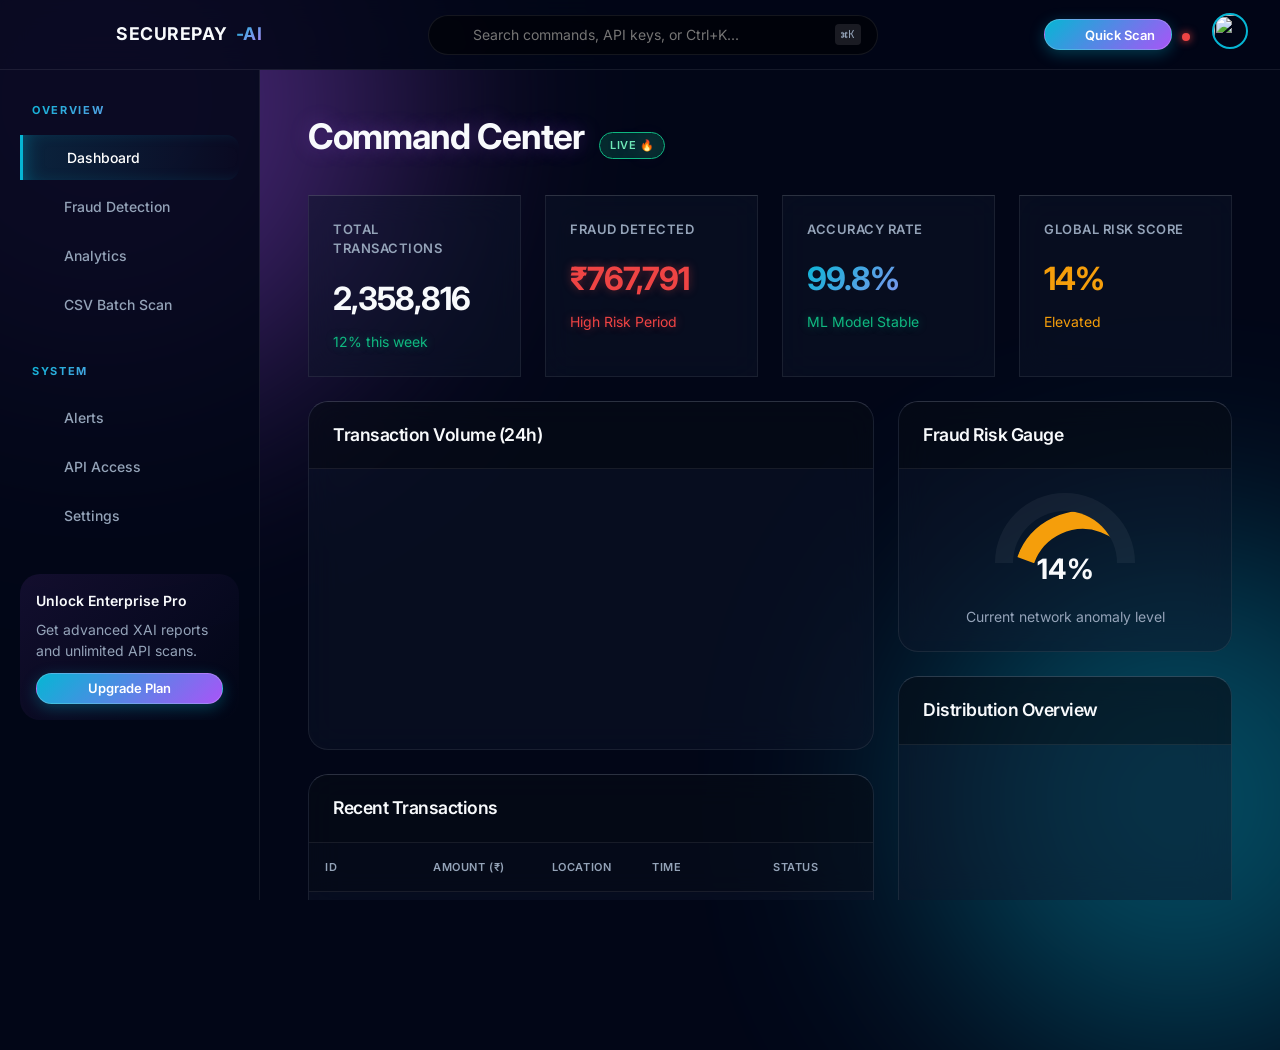
==== frontend/index.html @ 696d2b50 "🚀 FINAL RELEASE: SecurePay-AI Full-Stack Platform with FastAPI & ML Logic" ====
<!DOCTYPE html>
<html lang="en">
<head>
    <meta charset="UTF-8">
    <meta name="viewport" content="width=device-width, initial-scale=1.0">
    <title>SecurePay-AI | Enterprise Fraud Defense</title>
    <!-- Fonts -->
    <link rel="preconnect" href="https://fonts.googleapis.com">
    <link href="https://fonts.googleapis.com/css2?family=Inter:wght@400;500;600;700&family=JetBrains+Mono:wght@400;500&display=swap" rel="stylesheet">
    <!-- Icons -->
    <script src="https://unpkg.com/lucide@latest"></script>
    <script src="https://cdn.jsdelivr.net/npm/chart.js"></script>
    
    <!-- Modular CSS -->
    <link rel="stylesheet" href="css/base.css">
    <link rel="stylesheet" href="css/layout.css">
    <link rel="stylesheet" href="css/components.css">
    <link rel="stylesheet" href="css/views.css">
    <link rel="stylesheet" href="css/animations.css">
</head>
<body class="dark-app">

    <div class="bg-orb orb-primary"></div>
    <div class="bg-orb orb-secondary"></div>

    <!-- Modal Placeholders -->
    <div id="auth-modal" class="auth-modal hidden"></div>
    <div id="quick-scan-modal" class="auth-modal hidden" style="backdrop-filter: blur(10px); z-index: 100;"></div>
    <div id="complete-profile-modal" class="auth-modal hidden" style="backdrop-filter: blur(20px); z-index: 200;"></div>

    <!-- Main SaaS App Shell -->
    <div id="app-screen" class="app-screen">
        <!-- Topnav Placeholder -->
        <nav class="top-nav" id="navbar"></nav>

        <div class="app-body">
            <!-- Sidebar Placeholder -->
            <aside class="sidebar" id="sidebar"></aside>

            <!-- Main Content Area with View Placeholder -->
            <main class="content-area" id="view-content"></main>
        </div>
    </div>
    
    <!-- External SDKs -->
    <script src="https://www.gstatic.com/firebasejs/9.22.2/firebase-app-compat.js"></script>
    <script src="https://www.gstatic.com/firebasejs/9.22.2/firebase-auth-compat.js"></script>
    
    <!-- Modular Scripts -->
    <script src="js/auth.js"></script>
    <script src="js/ui.js"></script>
    <script src="js/charts.js"></script>
    <script src="js/dashboard.js"></script>
    <script src="js/scanner.js"></script>
    <script src="js/csv-handler.js"></script>
    <script src="js/main.js"></script>
</body>
</html>
---- frontend/css/base.css ----
/* css/base.css - Design Tokens, Resets, and Global Typography */
:root {
    /* Deep Fintech Dark Theme */
    --bg-page: #020617; 
    --bg-panel: rgba(15, 23, 42, 0.45);
    --bg-nav: rgba(2, 6, 23, 0.85);
    
    --border-light: rgba(126, 34, 206, 0.25);
    --border-subtle: rgba(255, 255, 255, 0.08);
    
    --text-primary: #f8fafc;
    --text-secondary: #94a3b8;
    
    /* Neon Accents: Purple & Cyan */
    --brand-primary: #a855f7; 
    --brand-primary-light: #c084fc;
    --brand-cyan: #06b6d4; 
    
    --brand-danger: #ef4444;
    --brand-success: #10b981;
    --brand-warning: #f59e0b;
    
    /* Typography */
    --font-sans: 'Inter', -apple-system, sans-serif;
    --font-mono: 'JetBrains Mono', monospace;
    
    /* Shadows & Radii */
    --shadow-float: 0 15px 50px -10px rgba(0,0,0,0.8), 0 0 30px rgba(126, 34, 206, 0.15);
    --shadow-neon: 0 0 20px rgba(168, 85, 247, 0.3);
    --radius-sm: 8px;
    --radius-md: 12px;
    --radius-lg: 20px;
}

* { margin: 0; padding: 0; box-sizing: border-box; }

body {
    background-color: var(--bg-page);
    color: var(--text-primary);
    font-family: var(--font-sans);
    line-height: 1.5;
    -webkit-font-smoothing: antialiased;
    height: 100vh;
    overflow: hidden;
    font-size: 14px;
}

a { color: inherit; text-decoration: none; }
button { background: none; border: none; font-family: inherit; cursor: pointer; color: inherit; }
input, textarea, select { font-family: inherit; }

/* Global Utilities */
.text-primary { color: var(--text-primary); }
.text-secondary { color: var(--text-secondary); }
.text-danger { color: var(--brand-danger); text-shadow: 0 0 10px rgba(239,68,68,0.4); }
.text-success { color: var(--brand-success); text-shadow: 0 0 10px rgba(16,185,129,0.4); }
.text-warning { color: var(--brand-warning); }
.font-medium { font-weight: 500; }
.font-semibold { font-weight: 600; }
.font-mono { font-family: var(--font-mono); }
.tracking-wider { letter-spacing: 0.05em; }
.uppercase { text-transform: uppercase; }

.flex { display: flex; }
.flex-col { display: flex; flex-direction: column; }
.items-center { align-items: center; }
.justify-between { justify-content: space-between; }
.gap-3 { gap: 0.75rem; }
.gap-4 { gap: 1rem; }
.gap-6 { gap: 1.5rem; }

.mt-1 { margin-top: 0.25rem; }
.mt-2 { margin-top: 0.5rem; }
.mt-3 { margin-top: 0.75rem; }
.mt-4 { margin-top: 1rem; }
.mt-6 { margin-top: 1.5rem; }
.mb-2 { margin-bottom: 0.5rem; }
.mb-3 { margin-bottom: 0.75rem; }
.mb-4 { margin-bottom: 1rem; }
.mb-8 { margin-bottom: 2rem; }
.mr-2 { margin-right: 0.5rem; }
.ml-1 { margin-left: 0.25rem; }
.ml-2 { margin-left: 0.5rem; }
.ml-auto { margin-left: auto; }
.w-full { width: 100%; }
.text-center { text-align: center; }
.p-4 { padding: 1rem; }
.p-6 { padding: 1.5rem; }
.p-10 { padding: 2.5rem; }
.relative { position: relative; }
.absolute { position: absolute; }
.hidden { display: none !important; }
.block { display: block; }
.mx-auto { margin-left: auto; margin-right: auto; }
.rounded-lg { border-radius: var(--radius-sm); }
.border-subtle { border: 1px solid var(--border-subtle); }
.cursor-pointer { cursor: pointer; }

/* Neon Accents */
.text-neon {
    background: linear-gradient(135deg, var(--brand-cyan), var(--brand-primary-light));
    -webkit-background-clip: text;
    background-clip: text;
    -webkit-text-fill-color: transparent;
    font-weight: 700;
}
.hover-neon:hover {
    color: var(--brand-cyan);
    filter: drop-shadow(0 0 8px var(--brand-cyan));
}
---- frontend/css/layout.css ----
/* css/layout.css - Main App Structure, TopNav, and Sidebar */

/* Main App Layout */
.app-screen { display: flex; flex-direction: column; height: 100%; transition: filter 0.3s; }
.app-screen.blurred { filter: blur(10px) brightness(0.7); pointer-events: none; }

/* Top Navigation */
.top-nav {
    height: 70px; border-bottom: 1px solid var(--border-subtle); background: var(--bg-nav); backdrop-filter: blur(12px); 
    padding: 0 2rem; display: flex; align-items: center; justify-content: space-between; flex-shrink: 0; z-index: 20;
}
.nav-left { display: flex; align-items: center; gap: 1rem; font-size: 15px; }
.nav-brand { display: flex; align-items: center; gap: 0.5rem; font-weight: 700; font-size: 1.1rem; letter-spacing: 0.5px; text-transform: uppercase; }

.nav-center { flex: 1; display: flex; justify-content: center; }
.global-search {
    display: flex; align-items: center; background: rgba(0,0,0,0.5); border: 1px solid var(--border-subtle);
    border-radius: var(--radius-lg); padding: 0 1rem; width: 450px; height: 40px; transition: all 0.3s;
}
.global-search:focus-within { border-color: var(--brand-cyan); box-shadow: 0 0 15px rgba(6,182,212,0.2); }
.global-search input { flex: 1; background: transparent; border: none; outline: none; color: var(--text-primary); padding: 0 0.75rem; font-size: 14px; }
.search-kbd { background: rgba(255,255,255,0.1); padding: 2px 6px; border-radius: 4px; font-size: 11px; font-family: var(--font-mono); color: var(--text-secondary); }

.nav-right { display: flex; align-items: center; gap: 1rem; }
.bell-btn .dot-red { position: absolute; top: -2px; right: -2px; width: 8px; height: 8px; background: var(--brand-danger); border-radius: 50%; box-shadow: 0 0 8px var(--brand-danger); }
.user-avatar { width: 36px; height: 36px; border-radius: 50%; cursor: pointer; border: 2px solid var(--brand-cyan); transition: transform 0.2s; }
.user-avatar:hover { transform: scale(1.05); }

/* Sidebar */
.app-body { display: flex; flex: 1; overflow: hidden; }
.sidebar {
    width: 260px; border-right: 1px solid var(--border-subtle); background: var(--bg-nav); padding: 2rem 1.25rem;
    display: flex; flex-direction: column; overflow-y: auto; flex-shrink: 0; z-index: 5; transition: width 0.3s cubic-bezier(0.4, 0, 0.2, 1);
}
.sidebar.closed { width: 80px; padding: 2rem 0.5rem; }
.sidebar.closed .label-text, 
.sidebar.closed .link-text, 
.sidebar.closed .lock-icon, 
.sidebar.closed .promo-container { display: none; }
.sidebar.closed .side-link { justify-content: center; padding: 0.75rem 0; text-align: center; }
.sidebar.closed .sidebar-label { text-align: center; padding-left: 0; }
.sidebar.closed .side-link i { margin: 0; }
.sidebar.closed .side-link.active { border-radius: 12px; border-left: none; }
.sidebar-group { margin-bottom: 2rem; }
.sidebar-label { font-size: 11px; text-transform: uppercase; letter-spacing: 0.15em; font-weight: 700; margin-bottom: 1rem; padding-left: 0.75rem; color: var(--brand-primary-light); }
.side-link {
    display: flex; align-items: center; gap: 1rem; padding: 0.75rem; border-radius: var(--radius-md); color: var(--text-secondary);
    font-size: 14px; font-weight: 500; transition: all 0.3s; margin-bottom: 0.25rem; cursor: pointer;
}
.side-link:hover { background: rgba(255,255,255,0.05); color: var(--brand-cyan); transform: translateX(6px); text-shadow: 0 0 12px rgba(6,182,212,0.6); }
.side-link.active { background: linear-gradient(90deg, rgba(6,182,212,0.15), transparent); color: white; border-left: 3px solid var(--brand-cyan); border-radius: 0 12px 12px 0; box-shadow: inset 10px 0 20px -10px rgba(6,182,212,0.4); }
.side-link.active i { color: var(--brand-cyan); filter: drop-shadow(0 0 10px var(--brand-cyan)); }

/* Main Content Area */
.content-area { flex: 1; overflow-y: auto; padding: 2.5rem 3rem; scroll-behavior: smooth; }
.view-header { display: flex; justify-content: space-between; align-items: flex-end; margin-bottom: 2rem; }
.view-header h1 { font-size: 2.2rem; font-weight: 700; letter-spacing: -1px; text-shadow: 0 0 20px rgba(168,85,247,0.3); }

/* Responsive Media Queries */
@media (max-width: 768px) {
    .sidebar { position: fixed; left: -260px; z-index: 100; height: 100%; transition: left 0.3s; }
    .sidebar.open { left: 0; }
    .content-area { padding: 1.5rem; }
    .nav-center { display: none; }
}
---- frontend/css/components.css ----
/* css/components.css - Reusable UI Components */

/* Glassmorphism */
.glass-panel {
    background: var(--bg-panel);
    backdrop-filter: blur(16px);
    -webkit-backdrop-filter: blur(16px);
    border: 1px solid var(--border-subtle);
    border-top: 1px solid rgba(255,255,255,0.15);
}
.blur-bg { backdrop-filter: blur(12px); background: rgba(0,0,0,0.3); }

/* Buttons */
.btn-primary {
    background: linear-gradient(135deg, var(--brand-cyan), var(--brand-primary));
    color: white; padding: 0.6rem 1.25rem; border-radius: 30px; font-weight: 600;
    display: inline-flex; align-items: center; justify-content: center;
    transition: all 0.3s cubic-bezier(0.4, 0, 0.2, 1);
    box-shadow: 0 4px 15px rgba(6, 182, 212, 0.3); border: 1px solid rgba(255,255,255,0.2);
}
.btn-primary:hover { box-shadow: 0 6px 25px rgba(168, 85, 247, 0.6); transform: translateY(-2px); border-color: rgba(255,255,255,0.4); }
.btn-outline {
    background-color: rgba(255,255,255,0.02); color: var(--text-primary);
    border: 1px solid var(--border-light); padding: 0.6rem 1.25rem;
    border-radius: 30px; font-weight: 500; display: inline-flex; align-items: center; justify-content: center;
    transition: all 0.3s;
}
.btn-outline:hover { background-color: rgba(255,255,255,0.1); border-color: var(--brand-primary-light); box-shadow: inset 0 0 15px rgba(168,85,247,0.2); }
.btn-sm { padding: 0.4rem 1rem; font-size: 13px; }
.btn-icon { padding: 0.5rem; border-radius: 50%; color: var(--text-secondary); transition: all 0.2s; display: inline-flex; }
.btn-icon:hover { background-color: rgba(255,255,255,0.1); color: var(--text-primary); }

/* Badges */
.badge { display: inline-block; padding: 4px 10px; border-radius: 20px; font-size: 11px; font-weight: 600; text-transform: uppercase; letter-spacing: 0.5px; }
.badge-danger { background: rgba(239, 68, 68, 0.2); color: #fca5a5; border: 1px solid var(--brand-danger); }
.badge-warning { background: rgba(245, 158, 11, 0.2); color: #fcd34d; border: 1px solid var(--brand-warning); }
.badge-success { background: rgba(16, 185, 129, 0.2); color: #6ee7b7; border: 1px solid var(--brand-success); }

/* Authentication Modals */
.auth-modal {
    position: fixed; inset: 0; z-index: 100;
    background: rgba(2, 6, 23, 0.6); backdrop-filter: blur(15px);
    display: flex; align-items: center; justify-content: center;
    opacity: 1; transition: opacity 0.3s ease;
}
.auth-modal.hidden { display: none !important; opacity: 0; }
.auth-card {
    width: 100%; max-width: 440px; background: rgba(15, 23, 42, 0.7);
    backdrop-filter: blur(24px); border: 1px solid var(--border-light);
    border-top: 1px solid rgba(255,255,255,0.2); box-shadow: var(--shadow-float);
    border-radius: var(--radius-lg); padding: 3rem; position: relative; overflow: hidden;
}
.auth-card-top { text-align: center; margin-bottom: 2rem; }
.logo-box { width: 70px; height: 70px; background: rgba(0,0,0,0.5); border: 1px solid var(--brand-primary-light); border-radius: 20px; margin: 0 auto 1.5rem auto; display: flex; align-items: center; justify-content: center; box-shadow: inset 0 0 20px rgba(168,85,247,0.3); }
.auth-card-top h2 { font-size: 1.5rem; font-weight: 700; margin-bottom: 0.5rem; letter-spacing: -0.5px; }

/* Forms */
.input-set { margin-bottom: 1.25rem; text-align: left; }
.input-set label { display: block; font-size: 13px; font-weight: 500; color: var(--text-secondary); margin-bottom: 0.4rem; }
.input-set input {
    width: 100%; padding: 0.75rem 1rem; background: rgba(0,0,0,0.4); border: 1px solid var(--border-subtle);
    border-radius: var(--radius-sm); color: var(--text-primary); transition: all 0.3s; font-size: 14px;
}
.input-set input:focus { outline: none; border-color: var(--brand-primary-light); box-shadow: 0 0 15px rgba(168,85,247,0.3); background: rgba(0,0,0,0.6); }

.auth-tabs { display: flex; background: rgba(0,0,0,0.4); padding: 4px; border-radius: var(--radius-sm); margin-top: 1.5rem; }
.auth-tab { flex: 1; padding: 0.5rem 0; font-size: 13px; font-weight: 600; color: var(--text-secondary); border-radius: var(--radius-sm); transition: all 0.3s; text-align: center; }
.auth-tab.active { background: var(--brand-primary); color: white; box-shadow: 0 0 15px rgba(168,85,247,0.4); }

.auth-alert { padding: 0.75rem; border-radius: var(--radius-sm); font-size: 13px; text-align: center; margin-bottom: 1.5rem; font-weight: 500; }
.auth-alert.error { background: rgba(239, 68, 68, 0.15); color: #fca5a5; border: 1px solid var(--brand-danger); }
.auth-alert.success { background: rgba(16, 185, 129, 0.15); color: #6ee7b7; border: 1px solid var(--brand-success); }
.btn-close-modal { position: absolute; top: 1rem; right: 1rem; }

/* Profile Dropdown */
.profile-wrap .profile-dropdown {
    position: absolute; top: 50px; right: 0; background: rgba(15,23,42,0.9); border: 1px solid var(--border-light); 
    border-radius: var(--radius-md); padding: 0.5rem; min-width: 180px; backdrop-filter: blur(20px);
    box-shadow: 0 10px 40px rgba(0,0,0,0.5); transform-origin: top right; transition: all 0.2s;
    opacity: 0; pointer-events: none; transform: scale(0.95);
}
.profile-dropdown.open { opacity: 1; pointer-events: auto; transform: scale(1); }
.profile-dropdown a { display: flex; align-items: center; gap: 0.5rem; padding: 0.6rem 0.75rem; border-radius: var(--radius-sm); font-size: 13px; color: var(--text-primary); transition: all 0.2s; }
.profile-dropdown a:hover { background: rgba(255,255,255,0.1); color: var(--brand-cyan); }
.profile-dropdown hr { border: none; border-top: 1px solid var(--border-subtle); margin: 0.5rem 0; }

/* Promotion Card */
.promo-card { background: linear-gradient(135deg, rgba(168,85,247,0.1), transparent); border-color: var(--border-light); }

/* Icons */
.icon-xs { width: 14px; height: 14px; }
.icon-sm { width: 16px; height: 16px; }
.icon-md { width: 20px; height: 20px; }
.icon-lg { width: 48px; height: 48px; stroke-width: 1.5; }
.icon-brand { width: 36px; height: 36px; color: var(--brand-primary-light); filter: drop-shadow(0 0 8px var(--brand-primary)); }
.icon-brand-sm { width: 24px; height: 24px; color: var(--brand-cyan); }
---- frontend/css/views.css ----
/* css/views.css - Dashboard Grid, Charts, Tables, and Pricing Views */

/* Dashboard Grid Layouts */
.metrics-row.layout-4 { display: grid; grid-template-columns: repeat(4, 1fr); gap: 1.5rem; }
.dash-grid.layout-2-1 { display: grid; grid-template-columns: 2fr 1fr; gap: 1.5rem; }
.dash-grid.layout-1-1 { display: grid; grid-template-columns: 1fr 1fr; gap: 1.5rem; }

.panel-card { border-radius: var(--radius-lg); overflow: hidden; transition: transform 0.3s cubic-bezier(0.4, 0, 0.2, 1), box-shadow 0.3s, border-color 0.3s; }
.panel-card:hover { transform: scale(1.02); box-shadow: 0 8px 30px rgba(6, 182, 212, 0.15); border-color: rgba(6, 182, 212, 0.4); z-index: 2; }
.panel-header { padding: 1.25rem 1.5rem; display: flex; justify-content: space-between; align-items: center; background: rgba(0,0,0,0.3); border-bottom: 1px solid var(--border-subtle); }
.panel-title { font-size: 1.1rem; font-weight: 600; letter-spacing: -0.5px; }

.metric-card { 
    padding: 1.5rem; transition: transform 0.4s cubic-bezier(0.34, 1.56, 0.64, 1), box-shadow 0.4s ease, border-color 0.4s ease;
    position: relative; z-index: 1;
}
.metric-card:hover { transform: scale(1.04); box-shadow: 0 15px 45px rgba(6,182,212,0.25); border-color: var(--brand-cyan); z-index: 10; }
.m-card-top { display: flex; justify-content: space-between; align-items: center; margin-bottom: 1rem; }
.m-label { font-size: 13px; color: var(--text-secondary); font-weight: 600; text-transform: uppercase; letter-spacing: 0.5px; }
.m-value { font-size: 2rem; font-weight: 700; margin-bottom: 0.5rem; letter-spacing: -1px; }

/* AI Insights & Real Time Alerts */
.ai-insights { background: linear-gradient(145deg, rgba(168, 85, 247, 0.1), transparent); border: 1px solid var(--border-light); }

.live-alerts { max-height: 480px; overflow-y: auto; display: flex; flex-direction: column; gap: 0.75rem; }
.alert-item { background: rgba(0,0,0,0.4); padding: 1rem; border-radius: var(--radius-md); border-left: 3px solid var(--brand-warning); animation: slideInX 0.4s ease-out; border-top: 1px solid var(--border-subtle); border-right: 1px solid var(--border-subtle); border-bottom: 1px solid var(--border-subtle); }
.alert-item.critical { border-left-color: var(--brand-danger); background: linear-gradient(90deg, rgba(239,68,68,0.1), transparent); }
.alert-item-header { display: flex; justify-content: space-between; font-size: 12px; margin-bottom: 0.5rem; color: var(--text-secondary); }
.alert-title { font-weight: 600; color: var(--text-primary); font-size: 13px; }

/* Risk Gauge */
.gauge-container { display: flex; flex-direction: column; align-items: center; justify-content: center; }
.gauge-arc { width: 140px; height: 70px; border-top-left-radius: 140px; border-top-right-radius: 140px; border: 18px solid rgba(255,255,255,0.05); border-bottom: 0; position: relative; overflow: hidden; }
.gauge-fill { position: absolute; top: 0; left: 0; width: 140px; height: 140px; border-radius: 50%; border: 18px solid var(--brand-warning); clip-path: polygon(0 0, 100% 0, 100% 50%, 0 50%); transform: rotate(20deg); transition: transform 1s cubic-bezier(0.4, 0, 0.2, 1); }
.gauge-fill.high-risk { border-color: var(--brand-danger); box-shadow: 0 0 20px var(--brand-danger); }
.gauge-fill.low-risk { border-color: var(--brand-success); }
.gauge-val { font-size: 28px; font-weight: 700; margin-top: -15px; }

/* Table Styles */
.table-wrap { overflow-x: auto; }
.txn-table { border-collapse: collapse; font-size: 13px; width: 100%; }
.txn-table th { padding: 1rem; color: var(--text-secondary); font-weight: 600; font-size: 11px; text-transform: uppercase; letter-spacing: 0.05em; border-bottom: 1px solid var(--border-subtle); background: rgba(0,0,0,0.2); text-align: left; }
.txn-table td { padding: 1rem; border-bottom: 1px solid rgba(255,255,255,0.03); font-weight: 500; }
.txn-table tr:hover td { background: rgba(255,255,255,0.02); }

/* Usage & Pricing */
.usage-bar-wrap { height: 8px; background: rgba(255,255,255,0.1); border-radius: 4px; overflow: hidden; }
.usage-bar-fill { height: 100%; background: linear-gradient(90deg, var(--brand-cyan), var(--brand-primary)); transition: width 1s ease; }

.pricing-grid { display: grid; grid-template-columns: repeat(3, 1fr); gap: 2rem; }
.price-card { background: rgba(0,0,0,0.4); border: 1px solid var(--border-subtle); border-radius: var(--radius-lg); padding: 2.5rem; text-align: center; }
.price-card.pro { border-color: var(--brand-primary); box-shadow: 0 0 30px rgba(168,85,247,0.15); transform: scale(1.05); }
.price-amt { font-size: 2.8rem; font-weight: 700; margin: 1rem 0; color: var(--text-primary); }
.price-card ul { list-style: none; text-align: left; }
.price-card li { margin-bottom: 1rem; font-size: 14px; display: flex; align-items: center; gap: 0.75rem; color: var(--text-primary); }

@media (max-width: 1200px) {
    .metrics-row.layout-4 { grid-template-columns: repeat(2, 1fr); }
    .dash-grid.layout-2-1 { grid-template-columns: 1fr; }
}
@media (max-width: 1024px) {
    .pricing-grid { grid-template-columns: 1fr; }
    .price-card.pro { transform: scale(1); }
    .dash-grid.layout-1-1 { grid-template-columns: 1fr; }
}
---- frontend/css/animations.css ----
/* css/animations.css - Keyframes and Animation Utilities */

@keyframes drift { 0% { transform: translate(0,0); } 100% { transform: translate(80px, 40px); } }
@keyframes pulse { 0% { opacity: 0.6; } 50% { opacity: 1; filter: drop-shadow(0 0 10px var(--brand-primary)); } 100% { opacity: 0.6; } }
@keyframes spin { 100% { transform: rotate(360deg); } }
@keyframes slideInX { from { opacity: 0; transform: translateX(20px); } to { opacity: 1; transform: translateX(0); } }

.animate-pulse { animation: pulse 2s infinite ease-in-out; }
.animate-spin { animation: spin 1s linear infinite; }

/* Background Glowing Orbs */
.bg-orb {
    position: absolute; border-radius: 50%; filter: blur(120px);
    z-index: -1; pointer-events: none; opacity: 0.4;
}
.orb-primary { 
    width: 600px; height: 600px; background: var(--brand-primary); 
    top: -200px; left: -200px; animation: drift 15s infinite alternate ease-in-out; 
}
.orb-secondary { 
    width: 500px; height: 500px; background: var(--brand-cyan); 
    bottom: -150px; right: -150px; animation: drift 20s infinite alternate-reverse ease-in-out; 
}
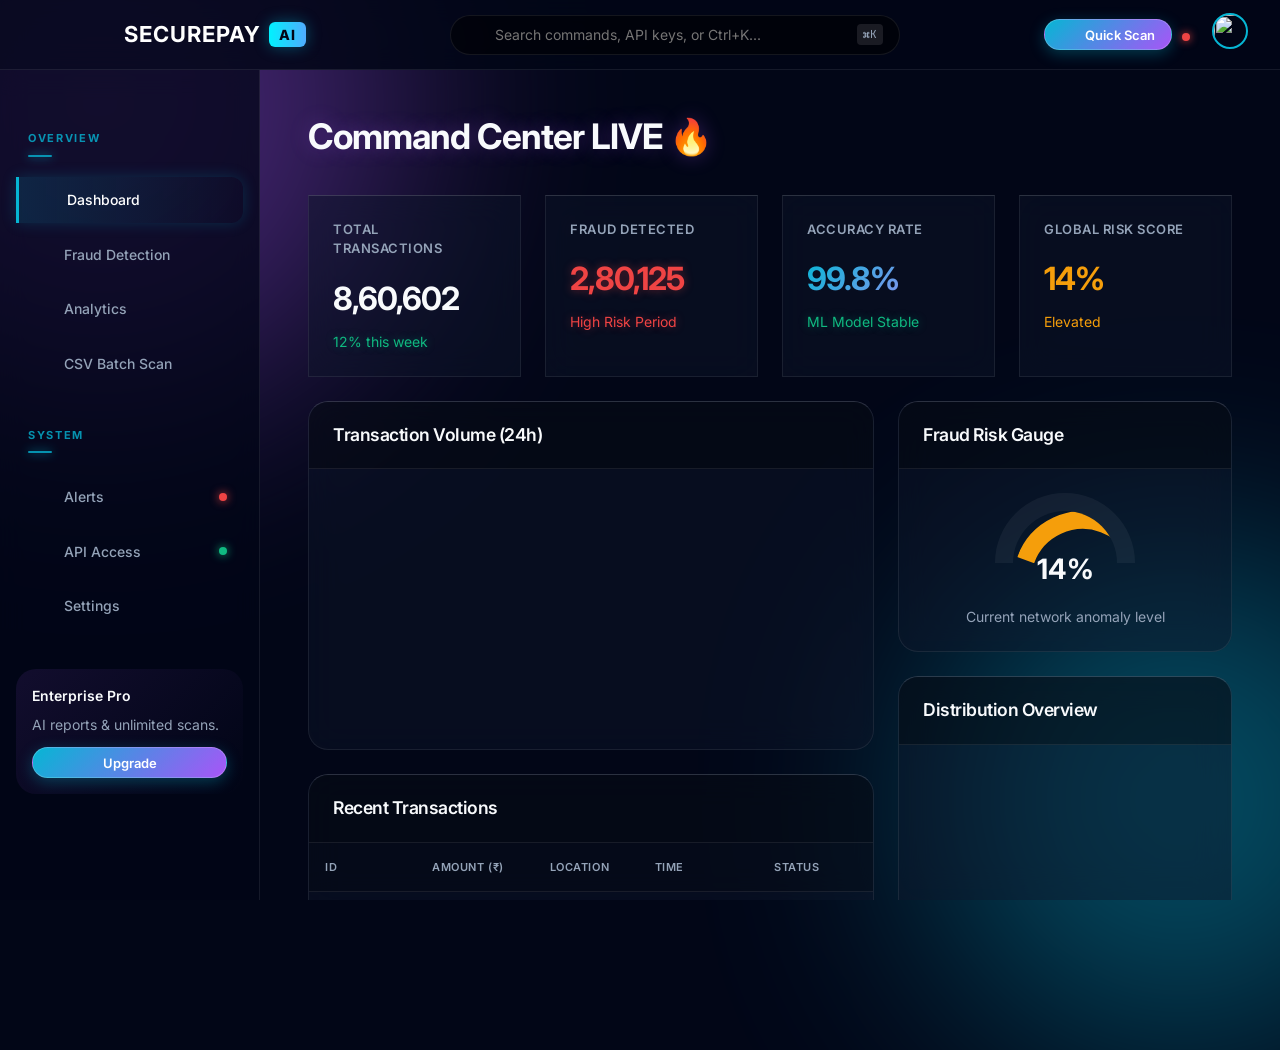
==== commit 351bb8b3: "Refined UI elements, sidebar, and alerts functionality" ====
--- a/frontend/index.html
+++ b/frontend/index.html
@@ -17,6 +17,8 @@
     <link rel="stylesheet" href="css/components.css">
     <link rel="stylesheet" href="css/views.css">
     <link rel="stylesheet" href="css/animations.css">
+    <link rel="stylesheet" href="css/profile.css?v=2.0">
+    <link rel="stylesheet" href="css/settings.css?v=1.1">
 </head>
 <body class="dark-app">
 
@@ -53,6 +55,7 @@
     <script src="js/dashboard.js"></script>
     <script src="js/scanner.js"></script>
     <script src="js/csv-handler.js"></script>
+    <script src="js/alerts.js"></script>
     <script src="js/main.js"></script>
 </body>
 </html>
--- a/frontend/css/layout.css
+++ b/frontend/css/layout.css
@@ -29,27 +29,61 @@
 /* Sidebar */
 .app-body { display: flex; flex: 1; overflow: hidden; }
 .sidebar {
-    width: 260px; border-right: 1px solid var(--border-subtle); background: var(--bg-nav); padding: 2rem 1.25rem;
-    display: flex; flex-direction: column; overflow-y: auto; flex-shrink: 0; z-index: 5; transition: width 0.3s cubic-bezier(0.4, 0, 0.2, 1);
+    width: 260px; border-right: 1px solid var(--border-subtle); 
+    background: rgba(2, 6, 23, 0.75); backdrop-filter: blur(12px); 
+    padding: 1.5rem 1rem; display: flex; flex-direction: column; 
+    overflow-y: auto; flex-shrink: 0; z-index: 5; 
+    transition: width 0.3s cubic-bezier(0.4, 0, 0.2, 1);
 }
-.sidebar.closed { width: 80px; padding: 2rem 0.5rem; }
+.sidebar.closed { width: 80px; padding: 1.5rem 0.5rem; }
 .sidebar.closed .label-text, 
 .sidebar.closed .link-text, 
 .sidebar.closed .lock-icon, 
-.sidebar.closed .promo-container { display: none; }
+.sidebar.closed .promo-container,
+.sidebar.closed .badge-dot { display: none; }
 .sidebar.closed .side-link { justify-content: center; padding: 0.75rem 0; text-align: center; }
 .sidebar.closed .sidebar-label { text-align: center; padding-left: 0; }
+.sidebar.closed .sidebar-label::after { margin: 8px auto 0 auto; }
 .sidebar.closed .side-link i { margin: 0; }
 .sidebar.closed .side-link.active { border-radius: 12px; border-left: none; }
+
 .sidebar-group { margin-bottom: 2rem; }
-.sidebar-label { font-size: 11px; text-transform: uppercase; letter-spacing: 0.15em; font-weight: 700; margin-bottom: 1rem; padding-left: 0.75rem; color: var(--brand-primary-light); }
+.sidebar-label { 
+    font-size: 11px; text-transform: uppercase; letter-spacing: 0.15em; 
+    font-weight: 700; margin-bottom: 1.25rem; padding-left: 0.75rem; 
+    color: var(--brand-cyan); opacity: 0.8;
+}
+.sidebar-label::after {
+    content: ""; display: block; width: 24px; height: 2px; 
+    background: var(--brand-cyan); margin-top: 8px; border-radius: 2px;
+    box-shadow: 0 0 10px var(--brand-cyan);
+}
+
 .side-link {
-    display: flex; align-items: center; gap: 1rem; padding: 0.75rem; border-radius: var(--radius-md); color: var(--text-secondary);
-    font-size: 14px; font-weight: 500; transition: all 0.3s; margin-bottom: 0.25rem; cursor: pointer;
+    display: flex; align-items: center; gap: 1rem; padding: 0.8rem 1rem; 
+    border-radius: var(--radius-md); color: var(--text-secondary);
+    font-size: 14px; font-weight: 500; transition: all 0.3s ease; 
+    margin-bottom: 0.5rem; cursor: pointer; position: relative;
 }
-.side-link:hover { background: rgba(255,255,255,0.05); color: var(--brand-cyan); transform: translateX(6px); text-shadow: 0 0 12px rgba(6,182,212,0.6); }
-.side-link.active { background: linear-gradient(90deg, rgba(6,182,212,0.15), transparent); color: white; border-left: 3px solid var(--brand-cyan); border-radius: 0 12px 12px 0; box-shadow: inset 10px 0 20px -10px rgba(6,182,212,0.4); }
+.side-link:hover { 
+    background: rgba(255, 255, 255, 0.05); color: var(--text-primary); 
+    transform: translateX(5px); 
+}
+.side-link:hover i { color: var(--brand-cyan); }
+
+.side-link.active { 
+    background: linear-gradient(90deg, rgba(6, 182, 212, 0.15), transparent); 
+    color: white; border-left: 3px solid var(--brand-cyan); 
+    border-radius: 0 12px 12px 0; 
+    box-shadow: 0 0 15px rgba(6, 182, 212, 0.2); 
+}
 .side-link.active i { color: var(--brand-cyan); filter: drop-shadow(0 0 10px var(--brand-cyan)); }
+
+/* Badges */
+.badge-dot { width: 8px; height: 8px; border-radius: 50%; margin-left: auto; position: relative; }
+.badge-dot.red { background: var(--brand-danger); box-shadow: 0 0 10px var(--brand-danger); }
+.badge-dot.green { background: var(--brand-success); box-shadow: 0 0 10px var(--brand-success); }
+.badge-lock { margin-left: auto; opacity: 0.6; }
 
 /* Main Content Area */
 .content-area { flex: 1; overflow-y: auto; padding: 2.5rem 3rem; scroll-behavior: smooth; }
--- a/frontend/css/components.css
+++ b/frontend/css/components.css
@@ -74,15 +74,34 @@
 
 /* Profile Dropdown */
 .profile-wrap .profile-dropdown {
-    position: absolute; top: 50px; right: 0; background: rgba(15,23,42,0.9); border: 1px solid var(--border-light); 
-    border-radius: var(--radius-md); padding: 0.5rem; min-width: 180px; backdrop-filter: blur(20px);
-    box-shadow: 0 10px 40px rgba(0,0,0,0.5); transform-origin: top right; transition: all 0.2s;
+    position: absolute; top: 50px; right: 0; 
+    background: rgba(15, 23, 42, 0.95); 
+    border: 1px solid var(--border-light); 
+    border-radius: var(--radius-md); padding: 1rem; 
+    min-width: 250px; backdrop-filter: blur(20px);
+    box-shadow: 0 10px 40px rgba(0,0,0,0.5); 
+    transform-origin: top right; transition: all 0.2s;
     opacity: 0; pointer-events: none; transform: scale(0.95);
+    z-index: 1000;
 }
 .profile-dropdown.open { opacity: 1; pointer-events: auto; transform: scale(1); }
-.profile-dropdown a { display: flex; align-items: center; gap: 0.5rem; padding: 0.6rem 0.75rem; border-radius: var(--radius-sm); font-size: 13px; color: var(--text-primary); transition: all 0.2s; }
-.profile-dropdown a:hover { background: rgba(255,255,255,0.1); color: var(--brand-cyan); }
-.profile-dropdown hr { border: none; border-top: 1px solid var(--border-subtle); margin: 0.5rem 0; }
+
+.dropdown-group { margin-bottom: 1rem; }
+.dropdown-group:last-child { margin-bottom: 0; }
+.group-label { font-size: 11px; font-weight: 700; color: var(--text-secondary); text-transform: uppercase; letter-spacing: 1px; margin-bottom: 0.5rem; padding-left: 0.5rem; }
+
+.menu-item { 
+    display: flex; align-items: center; gap: 0.75rem; 
+    padding: 0.6rem 0.75rem; border-radius: 8px; 
+    font-size: 13px; color: var(--text-primary); 
+    transition: all 0.2s; text-decoration: none;
+}
+.menu-item:hover { 
+    background: rgba(255,255,255,0.05); 
+    color: var(--brand-cyan); 
+    transform: translateX(5px); 
+}
+.dropdown-divider { border: none; border-top: 1px solid var(--border-subtle); margin: 0.75rem 0; }
 
 /* Promotion Card */
 .promo-card { background: linear-gradient(135deg, rgba(168,85,247,0.1), transparent); border-color: var(--border-light); }
@@ -94,3 +113,64 @@
 .icon-lg { width: 48px; height: 48px; stroke-width: 1.5; }
 .icon-brand { width: 36px; height: 36px; color: var(--brand-primary-light); filter: drop-shadow(0 0 8px var(--brand-primary)); }
 .icon-brand-sm { width: 24px; height: 24px; color: var(--brand-cyan); }
+
+/* Profile View (SaaS Styles) */
+.profile-avatar-large { 
+    aspect-ratio: 1; 
+    box-shadow: 0 0 25px rgba(6, 182, 212, 0.4); 
+    transition: transform 0.3s cubic-bezier(0.34, 1.56, 0.64, 1), border-color 0.3s;
+    border: 3px solid rgba(6, 182, 212, 0.2);
+}
+.profile-avatar-large:hover { 
+    transform: scale(1.05);
+    border-color: var(--brand-cyan); 
+}
+.avatar-upload-area { text-align: center; }
+.status-badge { box-shadow: 0 0 10px rgba(16, 185, 129, 0.5); z-index: 5; }
+
+/* Form Field Icons (Enhanced) */
+.input-set .relative input {
+    padding-left: 2.75rem !important;
+}
+.input-set .relative i {
+    pointer-events: none;
+    z-index: 10;
+    opacity: 0.7;
+}
+.profile-container {
+    animation: slide-up 0.4s ease-out;
+}
+
+@keyframes slide-up {
+    from { opacity: 0; transform: translateY(20px); }
+    to { opacity: 1; transform: translateY(0); }
+}
+
+/* Plan & Usage UI */
+.current-plan-badge {
+    position: absolute; top: -12px; left: 50%; transform: translateX(-50%);
+    background: var(--brand-cyan); color: #020617; padding: 4px 12px;
+    border-radius: 20px; font-size: 10px; font-weight: 800; text-transform: uppercase;
+    letter-spacing: 1px; box-shadow: 0 0 15px rgba(6, 182, 212, 0.4);
+}
+.mini-usage { background: rgba(255,255,255,0.02); padding: 12px; border-radius: 12px; border: 1px solid rgba(255,255,255,0.05); }
+
+/* Table Styles */
+.history-table { border-collapse: collapse; overflow: hidden; }
+.history-table th { font-weight: 700; color: var(--text-secondary); text-align: left; }
+.history-table tr:last-child td { border: none; }
+
+/* 2FA Status Indicator */
+.text-neon-cyan { color: var(--brand-cyan); text-shadow: 0 0 8px var(--brand-cyan); }
+.animate-pulse-cyan { animation: pulseCyan 2s infinite; }
+@keyframes pulseCyan {
+    0% { box-shadow: 0 0 0 0 rgba(6, 182, 212, 0.4); }
+    70% { box-shadow: 0 0 0 10px rgba(6, 182, 212, 0); }
+    100% { box-shadow: 0 0 0 0 rgba(6, 182, 212, 0); }
+}
+
+/* Premium Logo UI */
+.logo { display: flex; align-items: center; font-size: 22px; font-weight: 700; letter-spacing: 1px; margin-left: 8px; }
+.logo .main { color: white; text-transform: uppercase; }
+.logo .ai { margin-left: 8px; padding: 2px 10px; border-radius: 6px; background: linear-gradient(90deg, #00f2fe, #4facfe); color: #020617; font-size: 14px; font-weight: 800; box-shadow: 0 0 15px rgba(6, 182, 212, 0.4); }
+.logo-icon-glow { filter: drop-shadow(0 0 8px #00f2fe); }
--- a/frontend/css/views.css
+++ b/frontend/css/views.css
@@ -63,3 +63,40 @@
     .price-card.pro { transform: scale(1); }
     .dash-grid.layout-1-1 { grid-template-columns: 1fr; }
 }
+
+/* Alerts Dashboard Styling */
+.alert-metrics { display: grid; grid-template-columns: repeat(4, 1fr); gap: 1rem; margin-bottom: 2rem; }
+.alert-metric-card { padding: 1.25rem; border-radius: 12px; background: rgba(0,0,0,0.3); border: 1px solid var(--border-subtle); display: flex; flex-direction: column; gap: 0.25rem; }
+.alert-metric-card.high-risk { border-top: 3px solid var(--brand-danger); }
+.alert-metric-card.med-risk { border-top: 3px solid var(--brand-warning); }
+.alert-metric-card.low-risk { border-top: 3px solid var(--brand-success); }
+.alert-m-label { font-size: 11px; color: var(--text-secondary); font-weight: 700; text-transform: uppercase; letter-spacing: 0.5px; }
+.alert-m-value { font-size: 1.8rem; font-weight: 800; color: var(--text-primary); }
+
+.filter-bar { display: flex; justify-content: space-between; align-items: center; background: rgba(0,0,0,0.25); padding: 0.75rem 1.25rem; border-radius: 12px; margin-bottom: 1.5rem; border: 1px solid var(--border-subtle); }
+.filter-group { display: flex; gap: 0.5rem; }
+.filter-btn { padding: 6px 14px; border-radius: 20px; font-size: 12px; font-weight: 600; background: rgba(255,255,255,0.05); color: var(--text-secondary); transition: all 0.2s; border: 1px solid transparent; }
+.filter-btn:hover { background: rgba(255,255,255,0.1); color: var(--text-primary); }
+.filter-btn.active { background: var(--brand-cyan); color: #020617; box-shadow: 0 0 12px rgba(6,182,212,0.4); }
+
+.alerts-layout { display: grid; grid-template-columns: 2fr 1fr; gap: 1.5rem; height: 600px; }
+.alerts-feed { display: flex; flex-direction: column; gap: 1rem; overflow-y: auto; padding-right: 0.5rem; }
+.alert-card { background: rgba(255,255,255,0.03); border: 1px solid var(--border-subtle); border-radius: 12px; padding: 1.25rem; transition: all 0.3s cubic-bezier(0.4, 0, 0.2, 1); cursor: pointer; position: relative; overflow: hidden; animation: slideInX 0.4s ease-out; }
+.alert-card:hover { transform: scale(1.02); background: rgba(255,255,255,0.07); border-color: rgba(255,255,255,0.2); z-index: 5; }
+.alert-card.high { border-left: 5px solid var(--brand-danger); }
+.alert-card.medium { border-left: 5px solid var(--brand-warning); }
+.alert-card.low { border-left: 5px solid var(--brand-success); }
+.alert-card.active { border-color: var(--brand-cyan); box-shadow: 0 0 20px rgba(6,182,212,0.15); background: rgba(6,182,212,0.05); }
+
+.card-header { display: flex; justify-content: space-between; margin-bottom: 0.75rem; font-size: 11px; color: var(--text-secondary); font-weight: 700; text-transform: uppercase; }
+.card-amount { font-size: 1.1rem; font-weight: 700; color: var(--text-primary); }
+.card-footer { display: flex; gap: 1rem; margin-top: 1rem; }
+
+.details-column { display: flex; flex-direction: column; gap: 1.5rem; overflow-y: auto; }
+.details-panel { padding: 1.5rem; border-radius: 16px; background: rgba(0,0,0,0.4); border: 1px solid var(--border-light); animation: fadeIn 0.4s; }
+.detail-item { margin-bottom: 1rem; }
+.detail-label { font-size: 11px; text-transform: uppercase; color: var(--text-secondary); margin-bottom: 0.25rem; font-weight: 700; }
+.detail-value { font-size: 15px; font-weight: 600; color: var(--text-primary); }
+
+.ai-insights-panel { padding: 1.5rem; border-radius: 16px; background: linear-gradient(135deg, rgba(168,85,247,0.15), rgba(6,182,212,0.1)); border: 1px solid var(--border-light); }
+.insight-tag { display: inline-block; padding: 4px 10px; border-radius: 6px; font-size: 11px; font-weight: 700; background: rgba(168,85,247,0.2); color: var(--brand-primary-light); margin-bottom: 0.75rem; }
